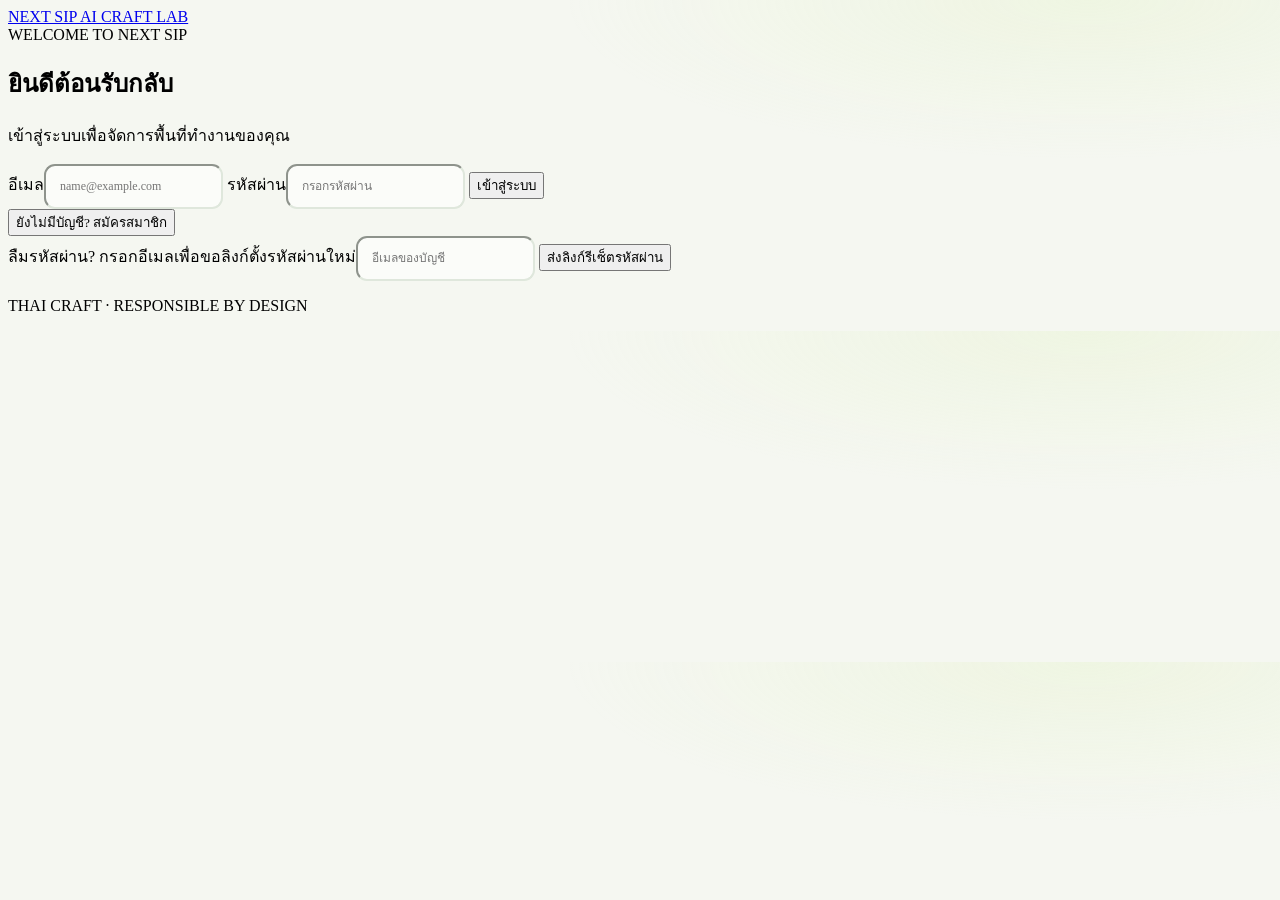
==== login.html @ 6491421b "Add NEXT SIP login and registration page" ====
<!doctype html>
<html lang="th">
<head>
  <meta charset="utf-8">
  <meta name="viewport" content="width=device-width,initial-scale=1">
  <meta name="theme-color" content="#17382d">
  <title>เข้าสู่ระบบ | NEXT SIP</title>
  <link rel="stylesheet" href="./style.css">
  <link rel="stylesheet" href="./auth.css">
</head>
<body class="auth-page">
  <main class="auth-shell">
    <a class="auth-brand" href="./login.html">NEXT SIP <span>AI CRAFT LAB</span></a>
    <section class="auth-card">
      <div class="auth-kicker">WELCOME TO NEXT SIP</div>
      <div id="login-panel">
        <h1>ยินดีต้อนรับกลับ</h1>
        <p class="auth-subtitle">เข้าสู่ระบบเพื่อจัดการพื้นที่ทำงานของคุณ</p>
        <form id="login-form">
          <label class="field"><span>อีเมล</span><input id="login-email" type="email" autocomplete="email" required placeholder="name@example.com"></label>
          <label class="field"><span>รหัสผ่าน</span><input id="login-password" type="password" autocomplete="current-password" required minlength="8" placeholder="กรอกรหัสผ่าน"></label>
          <button class="auth-primary" type="submit">เข้าสู่ระบบ</button>
        </form>
        <button class="auth-link" id="show-register" type="button">ยังไม่มีบัญชี? สมัครสมาชิก</button>
      </div>
      <div id="register-panel" hidden>
        <h1>สร้างบัญชี NEXT SIP</h1>
        <p class="auth-subtitle">สมัครเพื่อเริ่มจัดการข้อมูลผู้ผลิตและผลิตภัณฑ์</p>
        <form id="register-form">
          <label class="field"><span>ชื่อที่ใช้แสดง</span><input id="register-name" type="text" autocomplete="name" maxlength="100" required placeholder="ชื่อของคุณ"></label>
          <label class="field"><span>อีเมล</span><input id="register-email" type="email" autocomplete="email" required placeholder="name@example.com"></label>
          <label class="field"><span>รหัสผ่าน (อย่างน้อย 8 ตัวอักษร)</span><input id="register-password" type="password" autocomplete="new-password" minlength="8" required placeholder="สร้างรหัสผ่าน"></label>
          <label class="field"><span>ยืนยันรหัสผ่าน</span><input id="register-confirm" type="password" autocomplete="new-password" minlength="8" required placeholder="กรอกรหัสผ่านอีกครั้ง"></label>
          <button class="auth-primary" type="submit">สมัครสมาชิก</button>
        </form>
        <button class="auth-link" id="show-login" type="button">มีบัญชีแล้ว? เข้าสู่ระบบ</button>
      </div>
      <div class="auth-divider"></div>
      <form id="reset-form" class="reset-form">
        <label class="field"><span>ลืมรหัสผ่าน? กรอกอีเมลเพื่อขอลิงก์ตั้งรหัสผ่านใหม่</span><input id="reset-email" type="email" required placeholder="อีเมลของบัญชี"></label>
        <button class="auth-secondary" type="submit">ส่งลิงก์รีเซ็ตรหัสผ่าน</button>
      </form>
      <div id="auth-status" class="auth-status" role="status" aria-live="polite" hidden></div>
    </section>
    <p class="auth-foot">THAI CRAFT · RESPONSIBLE BY DESIGN</p>
  </main>
  <script type="module" src="./auth.js"></script>
</body>
</html>
---- style.css ----
/* NEXT SIP — visual system */
@import url('https://fonts.googleapis.com/css2?family=DM+Sans:wght@400;500;600;700;800&family=Noto+Sans+Thai:wght@400;500;600;700;800&display=swap');

:root {
  --ink:#17382d; --green:#245b45; --green-2:#39785a; --lime:#d9efad;
  --bg:#f5f7f1; --muted:#718078; --line:#e4eae1; --surface:#fff;
  --shadow:0 16px 42px rgba(25,61,46,.07); --radius:20px;
}
html { scroll-behavior:smooth; }
body { background:radial-gradient(ellipse at 85% 0%,rgba(217,239,173,.22),transparent 34%),var(--bg); }
button,input,select,textarea { font-family:inherit; }
button { transition:transform .18s ease,box-shadow .18s ease,background .18s ease,border-color .18s ease; }
button:focus-visible,input:focus-visible,select:focus-visible,textarea:focus-visible { outline:3px solid rgba(111,159,105,.3); outline-offset:2px; }
.layout { grid-template-columns:252px minmax(0,1fr); }
.side {
  position:sticky; top:0; height:100vh; padding:30px 19px;
  background:linear-gradient(160deg,#16392d 0%,#10271f 72%,#0d211a 100%);
  box-shadow:8px 0 32px rgba(13,33,26,.08);
}
.logo { font-size:23px; letter-spacing:2.6px; padding:9px 11px; }
.logo small { margin-top:5px; font-size:9px; letter-spacing:3.6px; }
.nav { margin-top:46px; gap:9px; }
.nav button { position:relative; padding:14px 15px; font-size:12px; border:1px solid transparent; transition:all .2s ease; }
.nav button:hover { background:rgba(255,255,255,.09); transform:translateX(3px); }
.nav button.active { color:#f5f9f2; background:linear-gradient(100deg,rgba(217,239,173,.19),rgba(217,239,173,.07)); border-color:rgba(217,239,173,.18); }
.nav button.active:before { content:""; position:absolute; left:-1px; top:10px; bottom:10px; width:3px; border-radius:5px; background:var(--lime); }
.side p { margin:0; position:absolute; left:27px; bottom:26px; font-size:9px; letter-spacing:.6px; line-height:2; color:#9eb2a5; }
.top { position:sticky; top:0; z-index:5; padding:17px 38px; background:rgba(250,252,247,.88); backdrop-filter:blur(14px); border-bottom:1px solid rgba(225,232,223,.8); }
.wrap { max-width:1360px; padding:42px 42px 64px; }
.eyebrow { letter-spacing:2.3px; font-size:10px; color:#6d936d; }
.head { margin:12px 0 28px; align-items:center; }
.head h1 { font-size:clamp(29px,3vw,40px); letter-spacing:-1.4px; line-height:1.2; }
.head p { max-width:670px; font-size:13px; line-height:1.9; margin-top:9px; }
.btn { border-radius:12px; padding:13px 19px; box-shadow:0 7px 18px rgba(36,91,69,.15); }
.btn:hover { transform:translateY(-2px); box-shadow:0 10px 22px rgba(36,91,69,.2); background:var(--green-2); }
.btn.alt { box-shadow:none; }
.btn.alt:hover { background:#f1f6ed; border-color:#b9cdb2; color:var(--green); }
.card { border:1px solid rgba(222,231,220,.9); border-radius:var(--radius); padding:23px; box-shadow:var(--shadow); transition:transform .2s ease,box-shadow .2s ease; }
.card:hover { box-shadow:0 19px 46px rgba(25,61,46,.1); }
.stats .card { position:relative; overflow:hidden; min-height:133px; }
.stats .card:after { content:""; position:absolute; width:86px; height:86px; right:-27px; bottom:-33px; border-radius:50%; background:rgba(217,239,173,.28); }
.stats .muted:first-child { text-transform:uppercase; letter-spacing:1.1px; font-size:9px; font-weight:700; }
.num { color:var(--green); font-size:35px; letter-spacing:-1px; }
.hero { position:relative; overflow:hidden; border-radius:23px; padding:34px; min-height:270px; background:linear-gradient(125deg,#1c4b38 0%,#183b2e 58%,#244f3b 100%); box-shadow:0 18px 38px rgba(23,56,45,.15); }
.hero:after { content:""; position:absolute; width:260px; height:260px; right:-75px; top:-100px; border:1px solid rgba(217,239,173,.18); border-radius:50%; box-shadow:0 0 0 28px rgba(217,239,173,.035),0 0 0 58px rgba(217,239,173,.025); }
.hero h2 { position:relative; z-index:1; font-size:clamp(26px,2.5vw,34px); letter-spacing:-.8px; margin:17px 0 10px; }
.hero p { position:relative; z-index:1; max-width:460px; font-size:12px; line-height:2; }
.hero .btn { position:relative; z-index:1; margin-top:9px; box-shadow:none; }
.hero .btn:hover { background:#e7f5ce; }
.modules { gap:11px; }
.module { padding:16px; border-radius:14px; transition:all .2s ease; }
.module:hover { border-color:#b9cdb2; background:#fbfdf8; transform:translateY(-2px); }
.module b { font-size:12px; }
.module small { line-height:1.6; }
.field { margin:16px 0; gap:8px; }
.field label { font-size:11px; color:#41594c; }
.field input,.field select,.field textarea { padding:13px 14px; border-radius:11px; border-color:#dfe7dc; background:#fbfcf9; color:var(--ink); font-size:12px; transition:border-color .2s,box-shadow .2s; }
.field input:focus,.field select:focus,.field textarea:focus { border-color:#8eb28a; box-shadow:0 0 0 4px rgba(142,178,138,.12); outline:0; }
.chips { gap:8px; }
.chip { padding:9px 13px; border-radius:999px; border-color:#e0e8dd; color:#486153; font-size:11px; }
.chip:hover { border-color:#a9c59d; background:#f5f9ef; }
.chip.on { background:#eaf3df; border-color:#a9c59d; color:#28563e; box-shadow:inset 0 0 0 1px rgba(169,197,157,.2); }
.concept { padding:19px; border-radius:17px; box-shadow:0 10px 26px rgba(25,61,46,.05); transition:transform .2s,box-shadow .2s; }
.concept:hover { transform:translateY(-4px); box-shadow:0 16px 32px rgba(25,61,46,.1); }
.concept h3 { color:var(--green); font-size:18px; letter-spacing:-.3px; }
.concept .muted { line-height:1.8; }
.tag { display:inline-block; letter-spacing:.7px; font-weight:800; }
.note { border-radius:13px; padding:14px 16px; line-height:1.9; }
.table { font-size:11px; }
.table th { font-size:10px; text-transform:uppercase; letter-spacing:.6px; }
.table td { padding:14px 9px; }
.table tbody tr:hover { background:#fafcf8; }
.ok,.warn { display:inline-block; padding:6px 10px; font-weight:700; }
.passport { border-radius:20px; box-shadow:var(--shadow); }
.cover { background:linear-gradient(135deg,#173e30,#2d6248); padding:28px; }
.cover h2 { font-size:25px; letter-spacing:-.5px; margin:13px 0 5px; }
.body { padding:24px; }
.qr { border:7px solid white; border-radius:10px; box-shadow:0 4px 16px rgba(0,0,0,.08); }
.result { border-radius:13px; padding:16px; }
#about .card h2 { color:var(--green); letter-spacing:-.6px; }
#about ul { padding-left:20px; }
#about li::marker { color:#79a16d; }
@media(max-width:1000px) {
  .layout { grid-template-columns:210px minmax(0,1fr); }
  .wrap { padding:32px 25px 50px; }
  .top { padding-inline:26px; }
  .side { padding-inline:14px; }
}
@media(max-width:850px) {
  .layout { display:block; }
  .side { position:relative; height:auto; padding:16px; }
  .logo { padding:4px 8px; }
  .nav { margin-top:13px; gap:6px; }
  .nav button { padding:10px 12px; }
  .side p { display:none; }
  .top { position:relative; padding:13px 18px; }
  .wrap { padding:27px 17px 45px; }
}
@media(max-width:520px) {
  .nav { display:grid; grid-template-columns:repeat(2,minmax(0,1fr)); }
  .nav button { text-align:center; font-size:10px; }
  .head h1 { font-size:27px; }
  .hero { padding:25px; min-height:250px; }
  .card { padding:18px; }
  .stats { gap:10px; }
  .stats .card { min-height:118px; }
  .num { font-size:29px; }
}
@media(prefers-reduced-motion:reduce) {
  *,*::before,*::after { scroll-behavior:auto!important; transition:none!important; animation:none!important; }
}
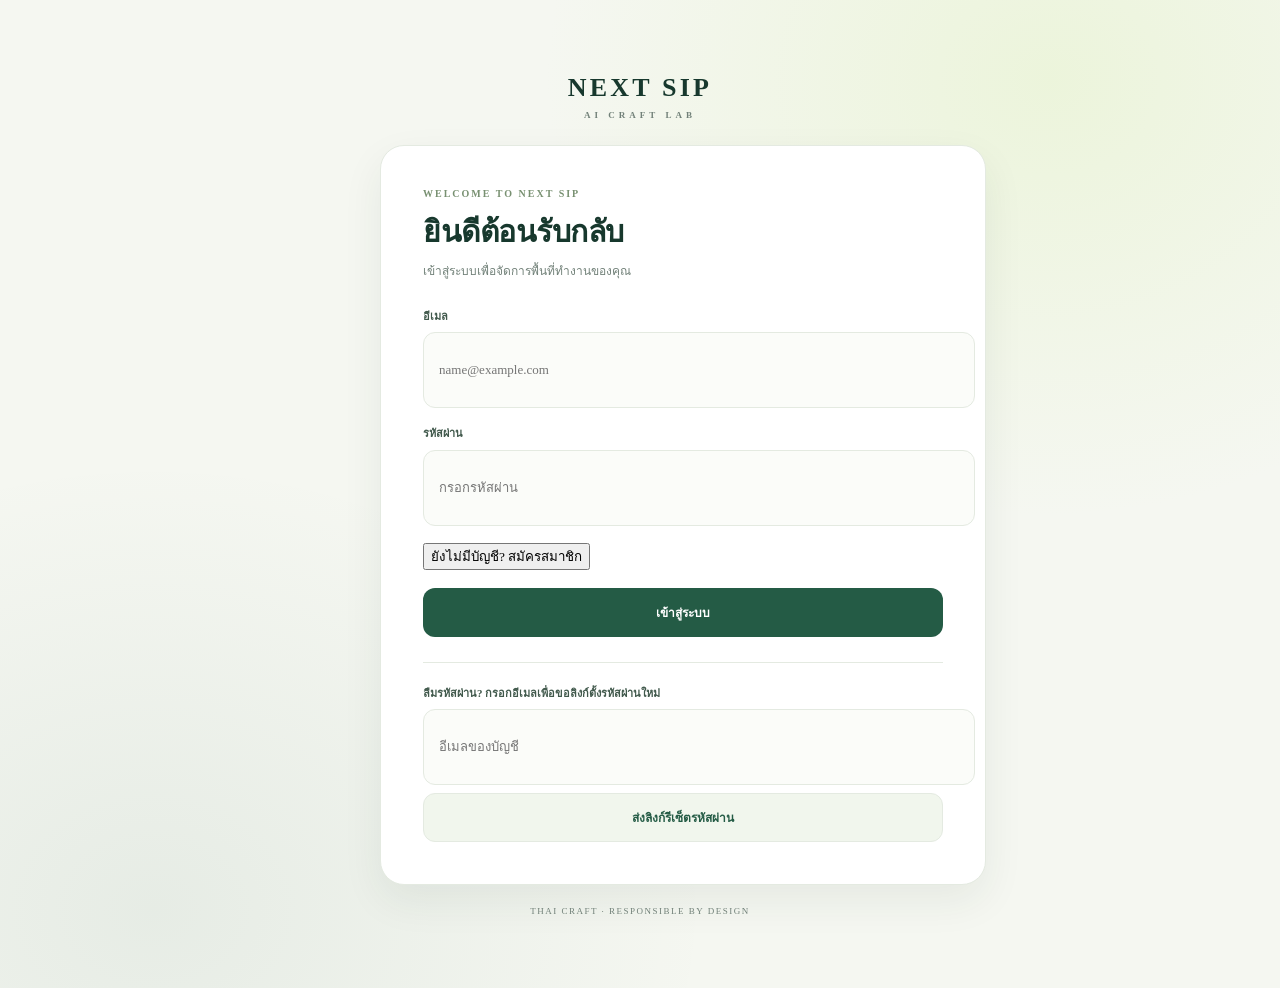
==== commit 72dc5499: "Align login and sign-up actions horizontally" ====
--- a/login.html
+++ b/login.html
@@ -19,9 +19,11 @@
         <form id="login-form">
           <label class="field"><span>อีเมล</span><input id="login-email" type="email" autocomplete="email" required placeholder="name@example.com"></label>
           <label class="field"><span>รหัสผ่าน</span><input id="login-password" type="password" autocomplete="current-password" required minlength="8" placeholder="กรอกรหัสผ่าน"></label>
-          <button class="auth-primary" type="submit">เข้าสู่ระบบ</button>
-        </form>
-        <button class="auth-link" id="show-register" type="button">ยังไม่มีบัญชี? สมัครสมาชิก</button>
+          </form>
+        <div class="auth-actions">
+          <button class="auth-secondary-action" id="show-register" type="button">ยังไม่มีบัญชี? สมัครสมาชิก</button>
+          <button class="auth-primary" type="submit" form="login-form">เข้าสู่ระบบ</button>
+        </div>
       </div>
       <div id="register-panel" hidden>
         <h1>สร้างบัญชี NEXT SIP</h1>
--- a/style.css
+++ b/style.css
@@ -108,4 +108,11 @@
 }
 @media(prefers-reduced-motion:reduce) {
   *,*::before,*::after { scroll-behavior:auto!important; transition:none!important; animation:none!important; }
-}+}
+/* Authentication guard and signed-in account controls */
+.auth-pending { visibility:hidden; }
+.top { display:flex; justify-content:space-between; align-items:center; gap:14px; flex-wrap:wrap; }
+.account-bar { display:flex; justify-content:flex-end; align-items:center; gap:12px; flex-wrap:wrap; }
+.account-email { color:var(--ink); font-size:11px; }
+.account-logout { padding:7px 11px; border:1px solid var(--line); border-radius:9px; background:#fff; color:var(--green); font:inherit; font-size:11px; cursor:pointer; }
+.account-logout:disabled { opacity:.6; }
--- a/auth.css
+++ b/auth.css
@@ -0,0 +1,31 @@
+/* NEXT SIP — balanced authentication layout */
+.auth-page{min-height:100vh;display:flex;align-items:center;justify-content:center;padding:clamp(20px,4vh,44px) 16px;background:radial-gradient(ellipse at 82% 8%,rgba(217,239,173,.32),transparent 34%),radial-gradient(ellipse at 12% 92%,rgba(36,91,69,.07),transparent 35%),var(--bg)}
+.auth-shell{width:min(100%,520px);margin-inline:auto}
+.auth-brand{display:block;width:100%;margin:0 auto 24px;text-align:center;color:var(--ink);font-size:26px;font-weight:900;letter-spacing:3.2px;line-height:1.25;text-decoration:none}
+.auth-brand span{display:block;margin-top:6px;color:var(--muted);font-size:9px;letter-spacing:4px}
+.auth-card{width:100%;padding:clamp(25px,5vw,42px);background:#fff;border:1px solid var(--line);border-radius:24px;box-shadow:var(--shadow)}
+.auth-kicker{margin-bottom:13px;color:#789071;font-size:10px;font-weight:800;letter-spacing:2px}
+.auth-card h1{margin:0 0 7px;color:var(--ink);font-size:clamp(25px,4vw,30px);line-height:1.35;letter-spacing:-.5px}
+.auth-subtitle{margin:0 0 25px;color:var(--muted);font-size:12px;line-height:1.9}
+.auth-card form,.auth-card .field{width:100%;min-width:0}
+.auth-card .field{display:grid;grid-template-columns:minmax(0,1fr);gap:8px;margin:17px 0}
+.auth-card .field span{display:block;color:#41594c;font-size:11px;font-weight:700;line-height:1.5}
+.auth-card .field input{display:block;width:100%;min-width:0;min-height:48px;padding:13px 15px;border:1px solid var(--line);border-radius:12px;background:#fbfcf9;color:var(--ink);font:inherit;font-size:13px}
+.auth-card .field input:focus{outline:3px solid rgba(111,159,105,.18);border-color:#8eb28a}
+.auth-primary,.auth-secondary{display:block;width:100%;min-height:49px;margin:18px 0 0;padding:13px 18px;border:1px solid transparent;border-radius:12px;font:inherit;font-size:12px;font-weight:800;text-align:center;cursor:pointer}
+.auth-primary{background:var(--green);color:#fff}
+.auth-primary:hover{background:var(--green-2)}
+.auth-secondary{margin-top:8px;background:#f1f6ed;color:var(--green);border-color:var(--line)}
+.auth-primary:disabled,.auth-secondary:disabled{opacity:.55;cursor:not-allowed}
+.auth-link{display:block;margin:17px auto 0;padding:8px 10px;border:0;background:none;color:var(--green);font:inherit;font-size:12px;font-weight:700;text-align:center;cursor:pointer}
+.auth-divider{width:100%;height:1px;margin:25px 0 22px;background:var(--line)}
+.reset-form .field{margin:0}
+.auth-status{width:100%;margin-top:18px;padding:13px 15px;border-radius:11px;font-size:12px;line-height:1.8;overflow-wrap:anywhere}
+.auth-status[data-kind="error"]{background:#fff0e8;color:#934b31}
+.auth-status[data-kind="success"]{background:#e9f4e6;color:#37663b}
+.auth-status[data-kind="warning"]{background:#fff5df;color:#795c22}
+.auth-status[data-kind="info"]{background:#f1f6ed;color:var(--green)}
+.auth-foot{margin:21px 0 0;text-align:center;color:var(--muted);font-size:9px;letter-spacing:1.5px}
+.auth-pending{visibility:hidden}
+@media(max-width:520px){.auth-page{align-items:flex-start;padding:24px 14px}.auth-brand{margin-bottom:18px;font-size:23px}.auth-card{padding:25px 20px;border-radius:20px}.auth-subtitle{margin-bottom:20px}}
+@media(prefers-reduced-motion:reduce){*,*::before,*::after{transition:none!important;animation:none!important}}
